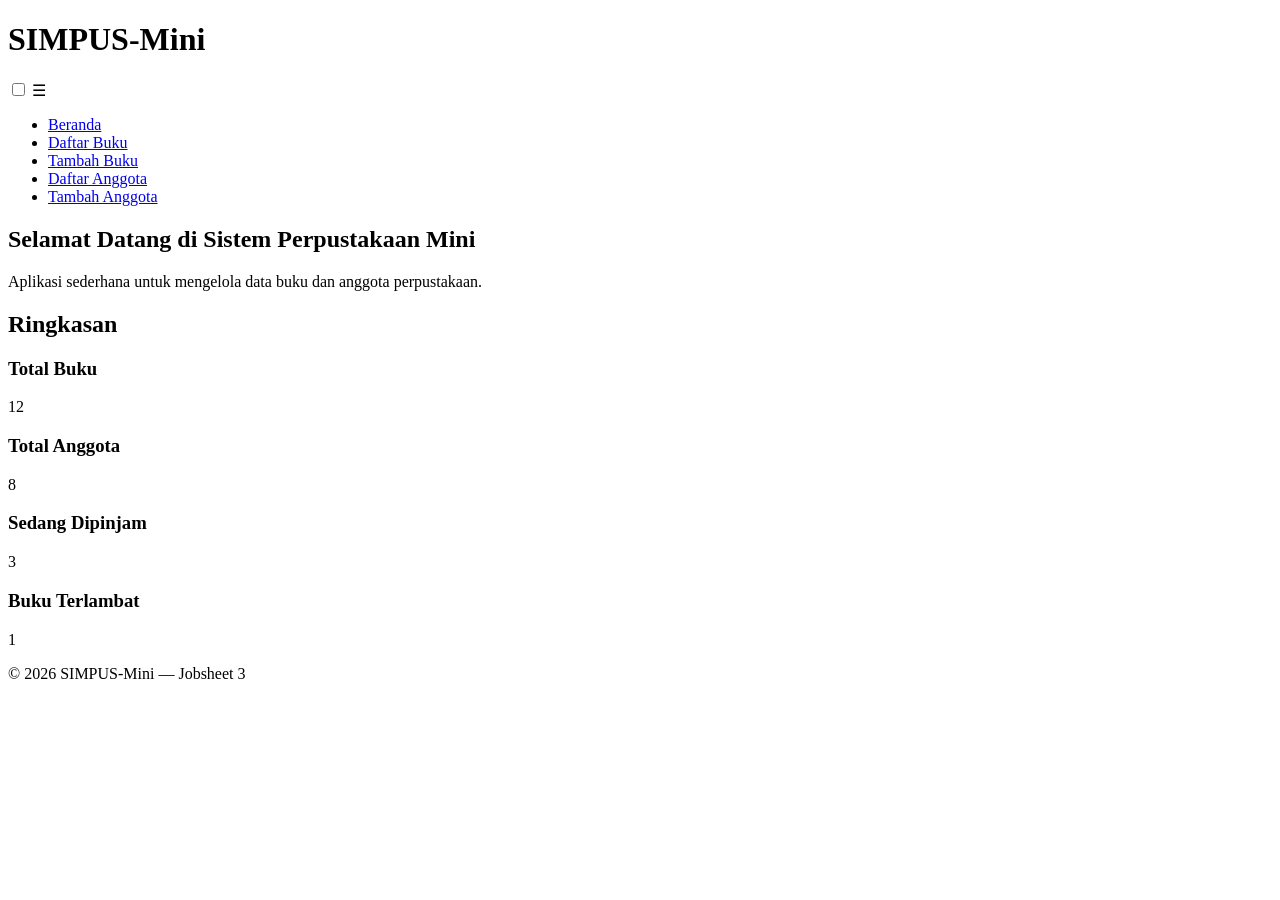
==== index.html @ 80af15e6 "Add files via upload" ====
<!DOCTYPE html>
<html lang="id">
<head>
    <meta charset="UTF-8">
    <meta name="viewport" content="width=device-width, initial-scale=1">
    <title>SIMPUS-Mini | Beranda</title>
    <link rel="stylesheet" href="assets/style.css">
</head>
<body>
    <header>
        <h1>SIMPUS-Mini</h1>
        <input type="checkbox" id="nav-toggle" class="nav-toggle">
        <label for="nav-toggle" class="nav-toggle-label">&#9776;</label>
        <nav>
            <ul>
                <li><a href="index.html">Beranda</a></li>
                <li><a href="buku/list.html">Daftar Buku</a></li>
                <li><a href="buku/tambah.html">Tambah Buku</a></li>
                <li><a href="anggota/list.html">Daftar Anggota</a></li>
                <li><a href="anggota/tambah.html">Tambah Anggota</a></li>
            </ul>
        </nav>
    </header>

    <main>
        <section>
            <h2>Selamat Datang di Sistem Perpustakaan Mini</h2>
            <p>Aplikasi sederhana untuk mengelola data buku dan anggota perpustakaan.</p>
        </section>

        <section>  
        <h2>Ringkasan</h2>
                <article>
                    <h3>Total Buku</h3>
                    <p>12</p>
                </article>
                <article>
                    <h3>Total Anggota</h3>
                    <p>8</p>
                </article>
                <article>
                    <h3>Sedang Dipinjam</h3>
                    <p>3</p>
                </article>
                <article>
                    <h3>Buku Terlambat</h3>
                    <p>1</p>
                </article>
        </section>

    </main>

    <footer>
        <p>&copy; 2026 SIMPUS-Mini &mdash; Jobsheet 3</p>
    </footer>
</body>
</html>
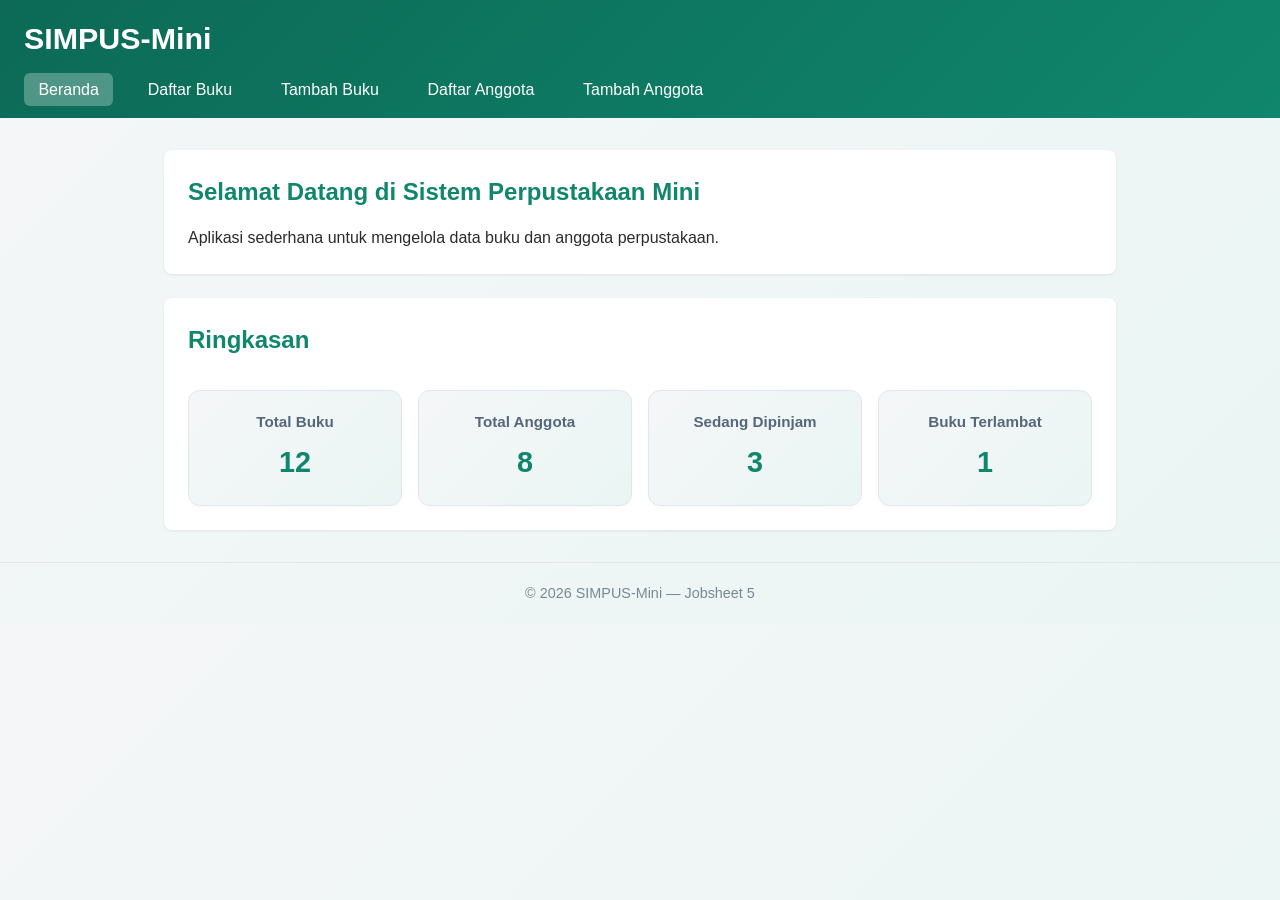
==== commit 0f5221bc: "Vercel" ====
--- a/index.html
+++ b/index.html
@@ -1,57 +1,56 @@
-<!DOCTYPE html>
-<html lang="id">
-<head>
-    <meta charset="UTF-8">
-    <meta name="viewport" content="width=device-width, initial-scale=1">
-    <title>SIMPUS-Mini | Beranda</title>
-    <link rel="stylesheet" href="assets/style.css">
-</head>
-<body>
-    <header>
-        <h1>SIMPUS-Mini</h1>
-        <input type="checkbox" id="nav-toggle" class="nav-toggle">
-        <label for="nav-toggle" class="nav-toggle-label">&#9776;</label>
-        <nav>
-            <ul>
-                <li><a href="index.html">Beranda</a></li>
-                <li><a href="buku/list.html">Daftar Buku</a></li>
-                <li><a href="buku/tambah.html">Tambah Buku</a></li>
-                <li><a href="anggota/list.html">Daftar Anggota</a></li>
-                <li><a href="anggota/tambah.html">Tambah Anggota</a></li>
-            </ul>
-        </nav>
-    </header>
-
-    <main>
-        <section>
-            <h2>Selamat Datang di Sistem Perpustakaan Mini</h2>
-            <p>Aplikasi sederhana untuk mengelola data buku dan anggota perpustakaan.</p>
-        </section>
-
-        <section>  
-        <h2>Ringkasan</h2>
-                <article>
-                    <h3>Total Buku</h3>
-                    <p>12</p>
-                </article>
-                <article>
-                    <h3>Total Anggota</h3>
-                    <p>8</p>
-                </article>
-                <article>
-                    <h3>Sedang Dipinjam</h3>
-                    <p>3</p>
-                </article>
-                <article>
-                    <h3>Buku Terlambat</h3>
-                    <p>1</p>
-                </article>
-        </section>
-
-    </main>
-
-    <footer>
-        <p>&copy; 2026 SIMPUS-Mini &mdash; Jobsheet 3</p>
-    </footer>
-</body>
-</html>+<!DOCTYPE html>
+<html lang="id">
+<head>
+    <meta charset="UTF-8">
+    <meta name="viewport" content="width=device-width, initial-scale=1">
+    <title>SIMPUS-Mini | Beranda</title>
+    <link rel="stylesheet" href="assets/css/style.css">
+</head>
+<body>
+    <header>
+        <h1>SIMPUS-Mini</h1>
+        <button type="button" id="nav-toggle-btn" class="nav-toggle-label" aria-label="Menu">&#9776;</button>
+        <nav>
+            <ul>
+                <li><a href="index.html" class="aktif">Beranda</a></li>
+                <li><a href="buku/list.html">Daftar Buku</a></li>
+                <li><a href="buku/tambah.html">Tambah Buku</a></li>
+                <li><a href="anggota/list.html">Daftar Anggota</a></li>
+                <li><a href="anggota/tambah.html">Tambah Anggota</a></li>
+            </ul>
+        </nav>
+    </header>
+
+    <main>
+        <section>
+            <h2>Selamat Datang di Sistem Perpustakaan Mini</h2>
+            <p>Aplikasi sederhana untuk mengelola data buku dan anggota perpustakaan.</p>
+        </section>
+
+        <section>
+            <h2>Ringkasan</h2>
+            <article>
+                <h3>Total Buku</h3>
+                <p>12</p>
+            </article>
+            <article>
+                <h3>Total Anggota</h3>
+                <p>8</p>
+            </article>
+            <article>
+                <h3>Sedang Dipinjam</h3>
+                <p>3</p>
+            </article>
+            <article>
+                <h3>Buku Terlambat</h3>
+                <p>1</p>
+            </article>
+        </section>
+    </main>
+
+    <footer>
+        <p>&copy; 2026 SIMPUS-Mini &mdash; Jobsheet 5</p>
+    </footer>
+    <script src="assets/js/app.js"></script>
+</body>
+</html>
--- a/assets/css/style.css
+++ b/assets/css/style.css
@@ -0,0 +1,342 @@
+
+* {
+    box-sizing: border-box;
+    margin: 0;
+    padding: 0;
+}
+
+body {
+    font-family: "Poppins", Arial, sans-serif;
+    color: #2b2b2b;
+    background: linear-gradient(135deg,#f5f6f8, #eaf6f3);
+    line-height: 1.5;
+}
+
+a {
+    color: #10866d;
+    text-decoration: none;
+}
+
+a:hover {
+    text-decoration: underline;
+}
+
+/* ===== Header & Navbar ===== */
+header {
+    background: linear-gradient(135deg,#0c6a56, #10866d);
+    color: #fff;
+    padding: 1rem 1.5rem;
+    display: flex;
+    align-items: center;
+    justify-content: space-between;
+    flex-wrap: wrap;
+    position: relative;
+}
+
+header h1 {
+    font-size: 1.9rem;
+}
+
+header nav {
+    order: 2;
+    width: 100%;
+    margin-top: 1rem;
+    transition: max-height 0.3s ease, opacity 0.25s ease, margin-top 0.3s ease;
+}
+
+header nav ul {
+    list-style: none;
+    display: flex;
+    gap: 1.25rem;
+    flex-wrap: wrap;
+}
+
+header nav a {
+    color: #fff;
+    font-weight: 500;
+    padding: 0.5rem 0.9rem;
+    border-radius: 6px;
+    transition: background-color 0.15s ease;
+}
+
+header nav a:hover {
+    background-color: rgba(255, 255, 255, 0.18);
+    text-decoration: none;
+}
+
+header nav a.aktif {
+    background-color: rgba(255, 255, 255, 0.28);
+}
+
+/* ===== Main Layout ===== */
+main {
+    max-width: 1000px;
+    margin: 2rem auto;
+    padding: 0 1.5rem;
+}
+
+section {
+    background-color: #fff;
+    border-radius: 8px;
+    padding: 1.5rem;
+    margin-bottom: 1.5rem;
+    box-shadow: 0 1px 3px rgba(0, 0, 0, 0.08);
+}
+
+section h2 {
+    margin-bottom: 1rem;
+    color: #10866d;
+}
+
+/* ===== Kartu Statistik (CSS Grid) ===== */
+main section:nth-of-type(2) {
+    display: grid;
+    grid-template-columns: repeat(4, 1fr);
+    gap: 1rem;
+}
+
+main section:nth-of-type(2) h2 {
+    grid-column: 1 / -1;
+}
+
+main section:nth-of-type(2) article {
+    background: linear-gradient(135deg, var(--warna-kartu, #f5f6f8), var(--warna-kartu, #eaf6f3));
+    border-radius: 12px;
+    padding: 1.25rem;
+    text-align: center;
+    border: 1px solid var(--warna-batas, #e2e6ea);
+    box-shadow: 0 4px 6px -1px rgba(0, 0, 0, 0.02);
+}
+
+main section:nth-of-type(2) article:hover {
+    background: linear-gradient(135deg, var(--warna-kartu-hover, #eaf6f3), var(--warna-kartu-hover, #eaf6f3));
+    transform: translateY(-4px);
+    box-shadow: 0 10px 20px -5px rgba(5, 150, 105, 0.15);
+    border-color: var(--warna-batas-hover, #10866d);
+}
+
+main section:nth-of-type(2) article h3 {
+    font-size: 0.95rem;
+    color: #55677a;
+    margin-bottom: 0.5rem;
+}
+
+main section:nth-of-type(2) article p {
+    font-size: 1.8rem;
+    font-weight: 700;
+    color: #10866d;
+}
+
+/* ===== Tabel ===== */
+table {
+    width: 100%;
+    border-collapse: collapse;
+}
+
+th, td {
+    text-align: left;
+    padding: 0.65rem 0.75rem;
+    border-bottom: 1px solid #e2e6ea;
+}
+
+thead {
+    background-color: #10866d;
+    color: #fff;
+}
+
+tbody tr:nth-child(even) {
+    background-color: #f7f9fb;
+}
+
+tbody tr:hover {
+    background-color: #eef4fa;
+}
+
+td button {
+    padding: 0.35rem 0.7rem;
+    margin-right: 0.35rem;
+    border: none;
+    border-radius: 4px;
+    cursor: pointer;
+    font-size: 0.85rem;
+}
+
+td button:first-of-type {
+    background-color: #f0ad4e;
+    color: #fff;
+}
+
+td button:last-of-type,
+.btn-hapus {
+    background-color: #d9534f;
+    color: #fff;
+}
+
+/* ===== Form ===== */
+form p {
+    margin-bottom: 1rem;
+}
+
+form label {
+    display: block;
+    margin-bottom: 0.35rem;
+    font-weight: 600;
+    color: #444;
+}
+
+form input,
+form select {
+    width: 100%;
+    max-width: 400px;
+    padding: 0.55rem 0.7rem;
+    border: 1px solid #cdd4da;
+    border-radius: 4px;
+    font-size: 1rem;
+}
+
+form input:focus,
+form select:focus {
+    outline: none;
+    border-color: #10866d;
+    box-shadow: 0 0 0 3px rgba(16, 134, 109, 0.15);
+}
+
+form button[type="submit"] {
+    background-color: #10866d;
+    color: #fff;
+    border: none;
+    padding: 0.6rem 1.5rem;
+    border-radius: 4px;
+    font-size: 1rem;
+    cursor: pointer;
+}
+
+form button[type="submit"]:hover {
+    background-color: #0c6a56;
+}
+
+/* ===== Pesan Error Validasi (fitur JS Jobsheet 5) ===== */
+.error {
+    display: block;
+    color: #d9534f;
+    font-size: 0.85rem;
+    margin-top: 0.25rem;
+}
+
+/* ===== Kolom Pencarian (fitur JS Jobsheet 5) ===== */
+.search-box {
+    margin-bottom: 1rem;
+}
+
+.search-box label {
+    display: block;
+    margin-bottom: 0.35rem;
+    font-weight: 600;
+    color: #444;
+}
+
+.search-box input {
+    width: 100%;
+    max-width: 320px;
+    padding: 0.5rem 0.75rem;
+    border: 1px solid #cdd4da;
+    border-radius: 4px;
+    font-size: 1rem;
+}
+
+.search-box input:focus {
+    outline: none;
+    border-color: #10866d;
+    box-shadow: 0 0 0 3px rgba(16, 134, 109, 0.15);
+}
+
+/* ===== Counter "Menampilkan X dari Y" ===== */
+.filter-counter {
+    color: #7a8794;
+    font-size: 0.85rem;
+    margin-bottom: 0.75rem;
+}
+
+/* ===== Footer ===== */
+footer {
+    border-top: 1px solid #e2e6ea;
+    text-align: center;
+    padding: 1.25rem;
+    color: #7a8794;
+    font-size: 0.9rem;
+}
+
+/* ===== Tabel Responsif ===== */
+.table-responsive {
+    overflow-x: auto;
+}
+
+/* ===== Hamburger Menu (JS-driven, tombol bukan checkbox) ===== */
+.nav-toggle-label {
+    display: none;
+    font-size: 1.6rem;
+    color: #fff;
+    background: none;
+    border: none;
+    cursor: pointer;
+}
+
+/* ===== Responsive Breakpoints ===== */
+
+@media (min-width: 1400px) {
+    main {
+        max-width: 1200px;
+    }
+}
+
+@media (max-width: 900px) {
+    main section:nth-of-type(2) {
+        grid-template-columns: repeat(2, 1fr);
+    }
+}
+
+@media (min-width: 901px) and (max-width: 1100px) {
+    main section:nth-of-type(2) {
+        grid-template-columns: repeat(3, 1fr);
+    }
+}
+
+@media (max-width: 480px) {
+    .nav-toggle-label {
+        display: block;
+    }
+
+    header nav {
+        width: 100%;
+        order: 3;
+        margin-top: 0;
+        max-height: 0;
+        opacity: 0;
+        overflow: hidden;
+        transition: max-height 0.3s ease, opacity 0.25s ease, margin-top 0.3s ease;
+    }
+
+    header nav.nav-open {
+        margin-top: 1rem;
+        max-height: 320px;
+        opacity: 1;
+    }
+
+    header nav ul {
+        flex-direction: column;
+        gap: 0.75rem;
+    }
+
+    main section:nth-of-type(2) {
+        grid-template-columns: 1fr;
+    }
+
+    form input,
+    form select {
+        max-width: 100%;
+    }
+
+    .search-box input {
+        max-width: 100%;
+    }
+}
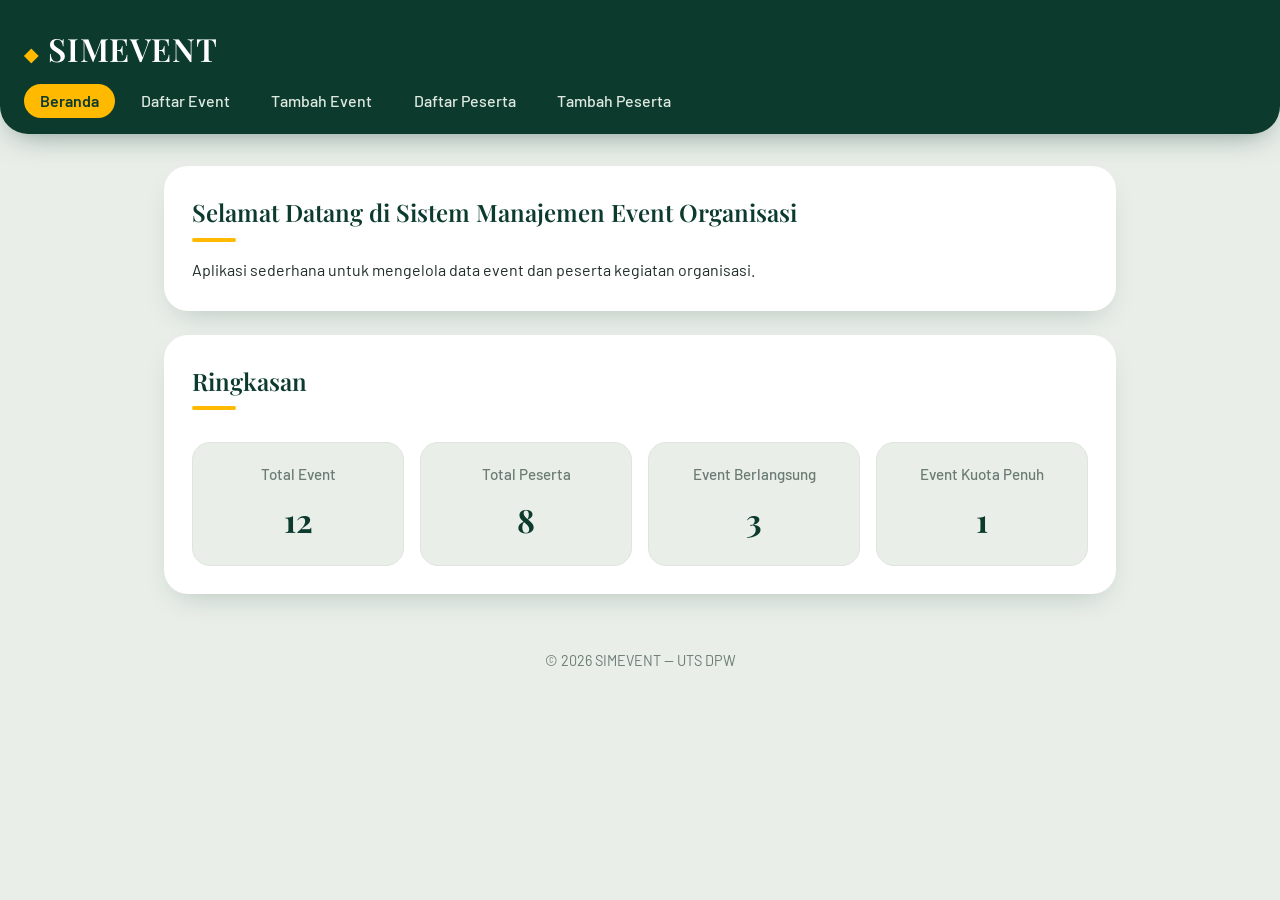
==== commit d3d3f4f8: "vercel" ====
--- a/index.html
+++ b/index.html
@@ -3,53 +3,53 @@
 <head>
     <meta charset="UTF-8">
     <meta name="viewport" content="width=device-width, initial-scale=1">
-    <title>SIMPUS-Mini | Beranda</title>
+    <title>SIMEVENT | Beranda</title>
     <link rel="stylesheet" href="assets/css/style.css">
 </head>
 <body>
     <header>
-        <h1>SIMPUS-Mini</h1>
+        <h1>SIMEVENT</h1>
         <button type="button" id="nav-toggle-btn" class="nav-toggle-label" aria-label="Menu">&#9776;</button>
         <nav>
             <ul>
                 <li><a href="index.html" class="aktif">Beranda</a></li>
-                <li><a href="buku/list.html">Daftar Buku</a></li>
-                <li><a href="buku/tambah.html">Tambah Buku</a></li>
-                <li><a href="anggota/list.html">Daftar Anggota</a></li>
-                <li><a href="anggota/tambah.html">Tambah Anggota</a></li>
+                <li><a href="event/list.html">Daftar Event</a></li>
+                <li><a href="event/tambah.html">Tambah Event</a></li>
+                <li><a href="peserta/list.html">Daftar Peserta</a></li>
+                <li><a href="peserta/tambah.html">Tambah Peserta</a></li>
             </ul>
         </nav>
     </header>
 
     <main>
         <section>
-            <h2>Selamat Datang di Sistem Perpustakaan Mini</h2>
-            <p>Aplikasi sederhana untuk mengelola data buku dan anggota perpustakaan.</p>
+            <h2>Selamat Datang di Sistem Manajemen Event Organisasi</h2>
+            <p>Aplikasi sederhana untuk mengelola data event dan peserta kegiatan organisasi.</p>
         </section>
 
         <section>
             <h2>Ringkasan</h2>
             <article>
-                <h3>Total Buku</h3>
+                <h3>Total Event</h3>
                 <p>12</p>
             </article>
             <article>
-                <h3>Total Anggota</h3>
+                <h3>Total Peserta</h3>
                 <p>8</p>
             </article>
             <article>
-                <h3>Sedang Dipinjam</h3>
+                <h3>Event Berlangsung</h3>
                 <p>3</p>
             </article>
             <article>
-                <h3>Buku Terlambat</h3>
+                <h3>Event Kuota Penuh</h3>
                 <p>1</p>
             </article>
         </section>
     </main>
 
     <footer>
-        <p>&copy; 2026 SIMPUS-Mini &mdash; Jobsheet 5</p>
+        <p>&copy; 2026 SIMEVENT &mdash; UTS DPW</p>
     </footer>
     <script src="assets/js/app.js"></script>
 </body>
--- a/assets/css/style.css
+++ b/assets/css/style.css
@@ -1,3 +1,18 @@
+@import url("https://fonts.googleapis.com/css2?family=Barlow:wght@400;500;600;700&family=Playfair+Display:wght@500;600;700&display=swap");
+
+/* ===== Palet warna (Colour Palette 07) ===== */
+:root {
+    --hijau-sage: #6D9773;   /* tombol, aksen lembut */
+    --hijau-tua: #0C3B2E;    /* header, judul, tabel head */
+    --coklat-emas: #BB8A52;  /* aksen hangat, tombol edit */
+    --kuning: #FFBA00;       /* sorotan, aktif, angka */
+    --latar: #E9EEE8;        /* latar halaman (turunan sage sangat muda) */
+    --putih: #ffffff;
+    --teks: #1f2d27;
+    --teks-redup: #6b7c73;
+    --garis: #dde5dc;
+    --bahaya: #b5483d;
+}
 
 * {
     box-sizing: border-box;
@@ -6,14 +21,18 @@
 }
 
 body {
-    font-family: "Poppins", Arial, sans-serif;
-    color: #2b2b2b;
-    background: linear-gradient(135deg,#f5f6f8, #eaf6f3);
-    line-height: 1.5;
+    font-family: "Barlow", Arial, sans-serif;
+    color: var(--teks);
+    background: var(--latar);
+    line-height: 1.55;
+}
+
+h1, h2, h3 {
+    font-family: "Playfair Display", Georgia, serif;
 }
 
 a {
-    color: #10866d;
+    color: var(--hijau-sage);
     text-decoration: none;
 }
 
@@ -23,18 +42,30 @@
 
 /* ===== Header & Navbar ===== */
 header {
-    background: linear-gradient(135deg,#0c6a56, #10866d);
-    color: #fff;
-    padding: 1rem 1.5rem;
+    background: var(--hijau-tua);
+    color: #fff;
+    padding: 1.5rem 1.5rem 1.25rem;
     display: flex;
     align-items: center;
     justify-content: space-between;
     flex-wrap: wrap;
     position: relative;
+    border-radius: 0 0 28px 28px;
+    box-shadow: 0 10px 30px -12px rgba(12, 59, 46, 0.55);
 }
 
 header h1 {
-    font-size: 1.9rem;
+    font-size: 2rem;
+    font-weight: 600;
+    letter-spacing: 0.02em;
+}
+
+header h1::before {
+    content: "\25C6";
+    color: var(--kuning);
+    font-size: 1.1rem;
+    margin-right: 0.6rem;
+    vertical-align: middle;
 }
 
 header nav {
@@ -47,25 +78,28 @@
 header nav ul {
     list-style: none;
     display: flex;
-    gap: 1.25rem;
+    gap: 0.6rem;
     flex-wrap: wrap;
 }
 
 header nav a {
-    color: #fff;
+    color: #dfe9e1;
     font-weight: 500;
-    padding: 0.5rem 0.9rem;
-    border-radius: 6px;
-    transition: background-color 0.15s ease;
+    padding: 0.45rem 1rem;
+    border-radius: 999px;
+    transition: background-color 0.15s ease, color 0.15s ease;
 }
 
 header nav a:hover {
-    background-color: rgba(255, 255, 255, 0.18);
+    background-color: rgba(109, 151, 115, 0.35);
+    color: #fff;
     text-decoration: none;
 }
 
 header nav a.aktif {
-    background-color: rgba(255, 255, 255, 0.28);
+    background-color: var(--kuning);
+    color: var(--hijau-tua);
+    font-weight: 600;
 }
 
 /* ===== Main Layout ===== */
@@ -76,16 +110,27 @@
 }
 
 section {
-    background-color: #fff;
-    border-radius: 8px;
-    padding: 1.5rem;
+    background-color: var(--putih);
+    border-radius: 24px;
+    padding: 1.75rem;
     margin-bottom: 1.5rem;
-    box-shadow: 0 1px 3px rgba(0, 0, 0, 0.08);
+    box-shadow: 0 12px 30px -14px rgba(12, 59, 46, 0.28);
 }
 
 section h2 {
     margin-bottom: 1rem;
-    color: #10866d;
+    color: var(--hijau-tua);
+    font-weight: 600;
+}
+
+section h2::after {
+    content: "";
+    display: block;
+    width: 44px;
+    height: 4px;
+    margin-top: 0.4rem;
+    border-radius: 4px;
+    background: var(--kuning);
 }
 
 /* ===== Kartu Statistik (CSS Grid) ===== */
@@ -100,31 +145,44 @@
 }
 
 main section:nth-of-type(2) article {
-    background: linear-gradient(135deg, var(--warna-kartu, #f5f6f8), var(--warna-kartu, #eaf6f3));
-    border-radius: 12px;
+    background: var(--latar);
+    border-radius: 18px;
     padding: 1.25rem;
     text-align: center;
-    border: 1px solid var(--warna-batas, #e2e6ea);
-    box-shadow: 0 4px 6px -1px rgba(0, 0, 0, 0.02);
+    border: 1px solid var(--garis);
+    transition: transform 0.2s ease, box-shadow 0.2s ease, background-color 0.2s ease;
 }
 
 main section:nth-of-type(2) article:hover {
-    background: linear-gradient(135deg, var(--warna-kartu-hover, #eaf6f3), var(--warna-kartu-hover, #eaf6f3));
+    background: var(--hijau-tua);
     transform: translateY(-4px);
-    box-shadow: 0 10px 20px -5px rgba(5, 150, 105, 0.15);
-    border-color: var(--warna-batas-hover, #10866d);
+    box-shadow: 0 14px 24px -10px rgba(12, 59, 46, 0.5);
+    border-color: var(--hijau-tua);
 }
 
 main section:nth-of-type(2) article h3 {
+    font-family: "Barlow", Arial, sans-serif;
     font-size: 0.95rem;
-    color: #55677a;
+    font-weight: 500;
+    color: var(--teks-redup);
     margin-bottom: 0.5rem;
+    transition: color 0.2s ease;
 }
 
 main section:nth-of-type(2) article p {
-    font-size: 1.8rem;
+    font-family: "Playfair Display", Georgia, serif;
+    font-size: 2rem;
     font-weight: 700;
-    color: #10866d;
+    color: var(--hijau-tua);
+    transition: color 0.2s ease;
+}
+
+main section:nth-of-type(2) article:hover h3 {
+    color: #cfe0d2;
+}
+
+main section:nth-of-type(2) article:hover p {
+    color: var(--kuning);
 }
 
 /* ===== Tabel ===== */
@@ -135,95 +193,126 @@
 
 th, td {
     text-align: left;
-    padding: 0.65rem 0.75rem;
-    border-bottom: 1px solid #e2e6ea;
+    padding: 0.75rem 0.85rem;
+    border-bottom: 1px solid var(--garis);
 }
 
 thead {
-    background-color: #10866d;
-    color: #fff;
+    background-color: var(--hijau-tua);
+    color: #fff;
+}
+
+thead th {
+    font-weight: 600;
+    letter-spacing: 0.04em;
+    font-size: 0.9rem;
+}
+
+thead th:first-child {
+    border-top-left-radius: 14px;
+}
+
+thead th:last-child {
+    border-top-right-radius: 14px;
 }
 
 tbody tr:nth-child(even) {
-    background-color: #f7f9fb;
+    background-color: #f4f7f3;
 }
 
 tbody tr:hover {
-    background-color: #eef4fa;
+    background-color: #e6efe5;
 }
 
 td button {
-    padding: 0.35rem 0.7rem;
+    padding: 0.35rem 0.9rem;
     margin-right: 0.35rem;
     border: none;
-    border-radius: 4px;
+    border-radius: 999px;
     cursor: pointer;
+    font-family: inherit;
     font-size: 0.85rem;
+    font-weight: 500;
+    transition: filter 0.15s ease;
+}
+
+td button:hover {
+    filter: brightness(1.08);
 }
 
 td button:first-of-type {
-    background-color: #f0ad4e;
+    background-color: var(--coklat-emas);
     color: #fff;
 }
 
 td button:last-of-type,
 .btn-hapus {
-    background-color: #d9534f;
+    background-color: var(--bahaya);
     color: #fff;
 }
 
 /* ===== Form ===== */
 form p {
-    margin-bottom: 1rem;
+    margin-bottom: 1.1rem;
 }
 
 form label {
     display: block;
     margin-bottom: 0.35rem;
     font-weight: 600;
-    color: #444;
+    color: var(--hijau-tua);
 }
 
 form input,
 form select {
     width: 100%;
     max-width: 400px;
-    padding: 0.55rem 0.7rem;
-    border: 1px solid #cdd4da;
-    border-radius: 4px;
+    padding: 0.7rem 0.9rem;
+    border: 1px solid transparent;
+    border-radius: 14px;
+    background: #f1f4f0;
+    font-family: inherit;
     font-size: 1rem;
+    color: var(--teks);
 }
 
 form input:focus,
 form select:focus {
     outline: none;
-    border-color: #10866d;
-    box-shadow: 0 0 0 3px rgba(16, 134, 109, 0.15);
+    background: #fff;
+    border-color: var(--hijau-sage);
+    box-shadow: 0 0 0 3px rgba(109, 151, 115, 0.25);
 }
 
 form button[type="submit"] {
-    background-color: #10866d;
+    background-color: var(--hijau-sage);
     color: #fff;
     border: none;
-    padding: 0.6rem 1.5rem;
-    border-radius: 4px;
-    font-size: 1rem;
+    padding: 0.8rem 2.5rem;
+    border-radius: 999px;
+    font-family: inherit;
+    font-size: 0.95rem;
+    font-weight: 600;
+    letter-spacing: 0.2em;
+    text-transform: uppercase;
     cursor: pointer;
+    transition: background-color 0.15s ease, transform 0.15s ease;
 }
 
 form button[type="submit"]:hover {
-    background-color: #0c6a56;
-}
-
-/* ===== Pesan Error Validasi (fitur JS Jobsheet 5) ===== */
+    background-color: var(--hijau-tua);
+    transform: translateY(-1px);
+}
+
+/* ===== Pesan Error Validasi ===== */
 .error {
     display: block;
-    color: #d9534f;
+    color: var(--bahaya);
     font-size: 0.85rem;
     margin-top: 0.25rem;
 }
 
-/* ===== Kolom Pencarian (fitur JS Jobsheet 5) ===== */
+/* ===== Kolom Pencarian ===== */
 .search-box {
     margin-bottom: 1rem;
 }
@@ -232,37 +321,46 @@
     display: block;
     margin-bottom: 0.35rem;
     font-weight: 600;
-    color: #444;
+    color: var(--hijau-tua);
 }
 
 .search-box input {
     width: 100%;
     max-width: 320px;
-    padding: 0.5rem 0.75rem;
-    border: 1px solid #cdd4da;
-    border-radius: 4px;
+    padding: 0.65rem 0.9rem;
+    border: 1px solid transparent;
+    border-radius: 14px;
+    background: #f1f4f0;
+    font-family: inherit;
     font-size: 1rem;
 }
 
 .search-box input:focus {
     outline: none;
-    border-color: #10866d;
-    box-shadow: 0 0 0 3px rgba(16, 134, 109, 0.15);
+    background: #fff;
+    border-color: var(--hijau-sage);
+    box-shadow: 0 0 0 3px rgba(109, 151, 115, 0.25);
+}
+
+/* ===== Loading ===== */
+#loading-indicator {
+    color: var(--coklat-emas);
+    font-weight: 500;
+    margin-bottom: 0.75rem;
 }
 
 /* ===== Counter "Menampilkan X dari Y" ===== */
 .filter-counter {
-    color: #7a8794;
+    color: var(--teks-redup);
     font-size: 0.85rem;
     margin-bottom: 0.75rem;
 }
 
 /* ===== Footer ===== */
 footer {
-    border-top: 1px solid #e2e6ea;
     text-align: center;
-    padding: 1.25rem;
-    color: #7a8794;
+    padding: 1.5rem;
+    color: var(--teks-redup);
     font-size: 0.9rem;
 }
 
@@ -271,11 +369,11 @@
     overflow-x: auto;
 }
 
-/* ===== Hamburger Menu (JS-driven, tombol bukan checkbox) ===== */
+/* ===== Hamburger Menu (JS-driven) ===== */
 .nav-toggle-label {
     display: none;
     font-size: 1.6rem;
-    color: #fff;
+    color: var(--kuning);
     background: none;
     border: none;
     cursor: pointer;
@@ -292,12 +390,6 @@
 @media (max-width: 900px) {
     main section:nth-of-type(2) {
         grid-template-columns: repeat(2, 1fr);
-    }
-}
-
-@media (min-width: 901px) and (max-width: 1100px) {
-    main section:nth-of-type(2) {
-        grid-template-columns: repeat(3, 1fr);
     }
 }
 
@@ -313,7 +405,6 @@
         max-height: 0;
         opacity: 0;
         overflow: hidden;
-        transition: max-height 0.3s ease, opacity 0.25s ease, margin-top 0.3s ease;
     }
 
     header nav.nav-open {
@@ -324,7 +415,7 @@
 
     header nav ul {
         flex-direction: column;
-        gap: 0.75rem;
+        gap: 0.5rem;
     }
 
     main section:nth-of-type(2) {
@@ -339,4 +430,4 @@
     .search-box input {
         max-width: 100%;
     }
-}+}
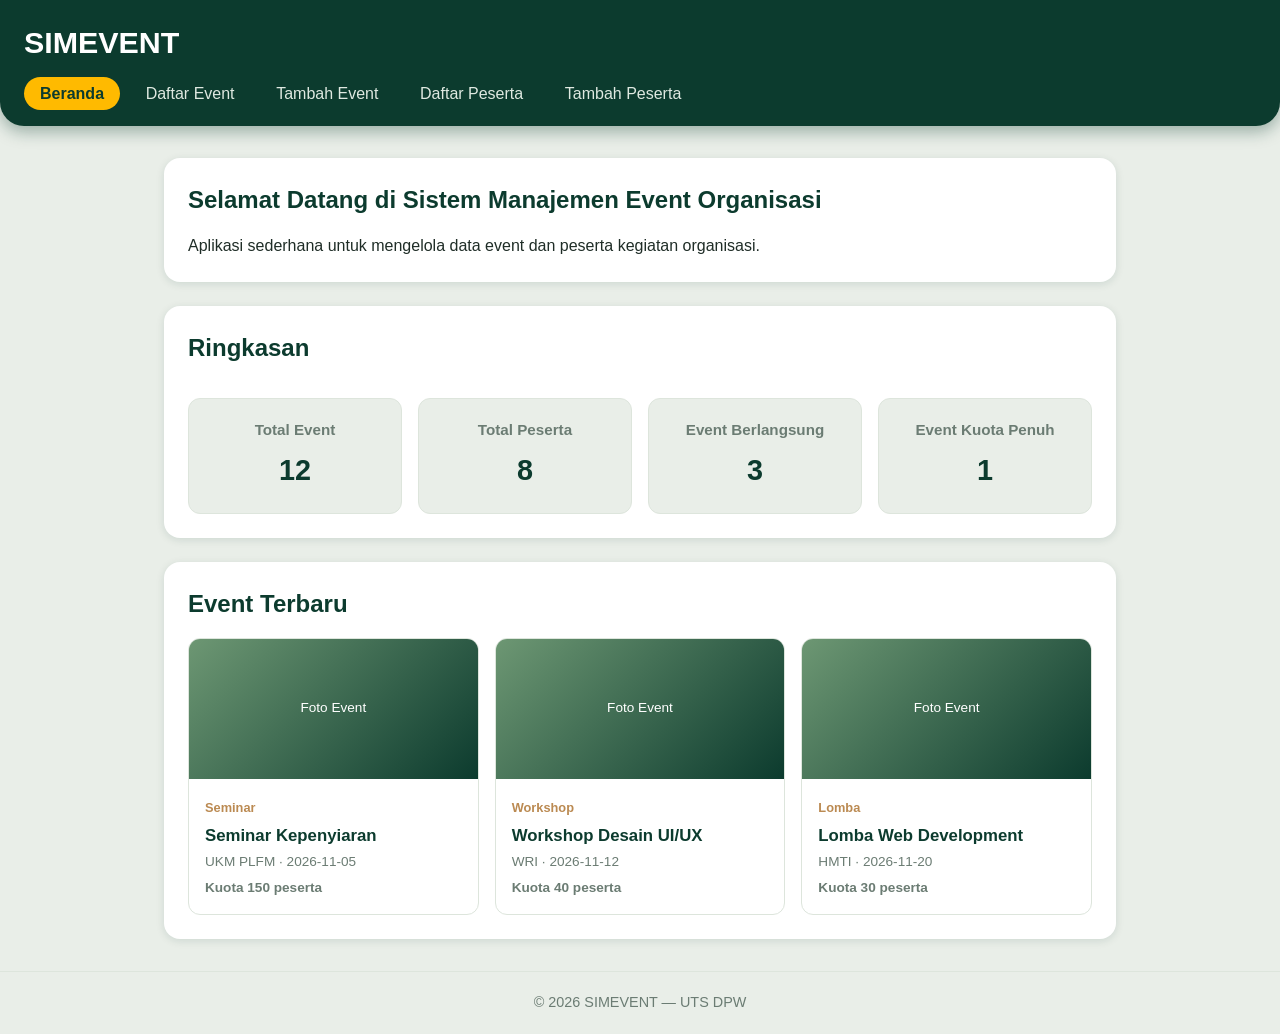
==== commit e429356a: "change" ====
--- a/index.html
+++ b/index.html
@@ -46,6 +46,39 @@
                 <p>1</p>
             </article>
         </section>
+
+        <section>
+            <h2>Event Terbaru</h2>
+            <div class="event-grid">
+                <article class="event-card">
+                    <div class="event-foto">Foto Event</div>
+                    <div class="event-info">
+                        <span class="event-kategori">Seminar</span>
+                        <h3>Seminar Kepenyiaran</h3>
+                        <p>UKM PLFM &middot; 2026-11-05</p>
+                        <p class="event-kuota">Kuota 150 peserta</p>
+                    </div>
+                </article>
+                <article class="event-card">
+                    <div class="event-foto">Foto Event</div>
+                    <div class="event-info">
+                        <span class="event-kategori">Workshop</span>
+                        <h3>Workshop Desain UI/UX</h3>
+                        <p>WRI &middot; 2026-11-12</p>
+                        <p class="event-kuota">Kuota 40 peserta</p>
+                    </div>
+                </article>
+                <article class="event-card">
+                    <div class="event-foto">Foto Event</div>
+                    <div class="event-info">
+                        <span class="event-kategori">Lomba</span>
+                        <h3>Lomba Web Development</h3>
+                        <p>HMTI &middot; 2026-11-20</p>
+                        <p class="event-kuota">Kuota 30 peserta</p>
+                    </div>
+                </article>
+            </div>
+        </section>
     </main>
 
     <footer>
@@ -53,4 +86,4 @@
     </footer>
     <script src="assets/js/app.js"></script>
 </body>
-</html>
+</html>
--- a/assets/css/style.css
+++ b/assets/css/style.css
@@ -1,19 +1,3 @@
-@import url("https://fonts.googleapis.com/css2?family=Barlow:wght@400;500;600;700&family=Playfair+Display:wght@500;600;700&display=swap");
-
-/* ===== Palet warna (Colour Palette 07) ===== */
-:root {
-    --hijau-sage: #6D9773;   /* tombol, aksen lembut */
-    --hijau-tua: #0C3B2E;    /* header, judul, tabel head */
-    --coklat-emas: #BB8A52;  /* aksen hangat, tombol edit */
-    --kuning: #FFBA00;       /* sorotan, aktif, angka */
-    --latar: #E9EEE8;        /* latar halaman (turunan sage sangat muda) */
-    --putih: #ffffff;
-    --teks: #1f2d27;
-    --teks-redup: #6b7c73;
-    --garis: #dde5dc;
-    --bahaya: #b5483d;
-}
-
 * {
     box-sizing: border-box;
     margin: 0;
@@ -21,51 +5,33 @@
 }
 
 body {
-    font-family: "Barlow", Arial, sans-serif;
-    color: var(--teks);
-    background: var(--latar);
-    line-height: 1.55;
-}
-
-h1, h2, h3 {
-    font-family: "Playfair Display", Georgia, serif;
+    font-family: Poppins, sans-serif;
+    color: #1f2d27;
+    background: #e9eee8;
+    line-height: 1.5;
 }
 
 a {
-    color: var(--hijau-sage);
+    color: #6d9773;
     text-decoration: none;
-}
-
-a:hover {
-    text-decoration: underline;
 }
 
 /* ===== Header & Navbar ===== */
 header {
-    background: var(--hijau-tua);
-    color: #fff;
-    padding: 1.5rem 1.5rem 1.25rem;
+    background: #0c3b2e;
+    color: #fff;
+    padding: 1.25rem 1.5rem;
     display: flex;
     align-items: center;
     justify-content: space-between;
     flex-wrap: wrap;
     position: relative;
-    border-radius: 0 0 28px 28px;
-    box-shadow: 0 10px 30px -12px rgba(12, 59, 46, 0.55);
+    border-radius: 0 0 24px 24px;
+    box-shadow: 0 6px 16px rgba(12, 59, 46, 0.35);
 }
 
 header h1 {
-    font-size: 2rem;
-    font-weight: 600;
-    letter-spacing: 0.02em;
-}
-
-header h1::before {
-    content: "\25C6";
-    color: var(--kuning);
-    font-size: 1.1rem;
-    margin-right: 0.6rem;
-    vertical-align: middle;
+    font-size: 1.9rem;
 }
 
 header nav {
@@ -84,10 +50,10 @@
 
 header nav a {
     color: #dfe9e1;
-    font-weight: 500;
-    padding: 0.45rem 1rem;
-    border-radius: 999px;
-    transition: background-color 0.15s ease, color 0.15s ease;
+    font-weight: 300;
+    padding: 0.5rem 1rem;
+    border-radius: 20px;
+    transition: background-color 0.15s ease;
 }
 
 header nav a:hover {
@@ -97,12 +63,12 @@
 }
 
 header nav a.aktif {
-    background-color: var(--kuning);
-    color: var(--hijau-tua);
-    font-weight: 600;
-}
-
-/* ===== Main Layout ===== */
+    background-color: #ffba00;
+    color: #0c3b2e;
+    font-weight: 700;
+}
+
+/* layout main */
 main {
     max-width: 1000px;
     margin: 2rem auto;
@@ -110,30 +76,18 @@
 }
 
 section {
-    background-color: var(--putih);
-    border-radius: 24px;
-    padding: 1.75rem;
+    background-color: #fff;
+    border-radius: 16px;
+    padding: 1.5rem;
     margin-bottom: 1.5rem;
-    box-shadow: 0 12px 30px -14px rgba(12, 59, 46, 0.28);
+    box-shadow: 0 2px 8px rgba(12, 59, 46, 0.12);
 }
 
 section h2 {
     margin-bottom: 1rem;
-    color: var(--hijau-tua);
-    font-weight: 600;
-}
-
-section h2::after {
-    content: "";
-    display: block;
-    width: 44px;
-    height: 4px;
-    margin-top: 0.4rem;
-    border-radius: 4px;
-    background: var(--kuning);
-}
-
-/* ===== Kartu Statistik (CSS Grid) ===== */
+    color: #0c3b2e;
+}
+
 main section:nth-of-type(2) {
     display: grid;
     grid-template-columns: repeat(4, 1fr);
@@ -145,36 +99,31 @@
 }
 
 main section:nth-of-type(2) article {
-    background: var(--latar);
-    border-radius: 18px;
+    background: #e9eee8;
+    border-radius: 12px;
     padding: 1.25rem;
     text-align: center;
-    border: 1px solid var(--garis);
+    border: 1px solid #dde5dc;
     transition: transform 0.2s ease, box-shadow 0.2s ease, background-color 0.2s ease;
 }
 
 main section:nth-of-type(2) article:hover {
-    background: var(--hijau-tua);
-    transform: translateY(-4px);
-    box-shadow: 0 14px 24px -10px rgba(12, 59, 46, 0.5);
-    border-color: var(--hijau-tua);
+    background: #0c3b2e;
+    transform: translateY(-4px) scale(1.01);
+    box-shadow: 0 10px 20px rgba(12, 59, 46, 0.3);
+    border-color: #0c3b2e;
 }
 
 main section:nth-of-type(2) article h3 {
-    font-family: "Barlow", Arial, sans-serif;
     font-size: 0.95rem;
-    font-weight: 500;
-    color: var(--teks-redup);
+    color: #6b7c73;
     margin-bottom: 0.5rem;
-    transition: color 0.2s ease;
 }
 
 main section:nth-of-type(2) article p {
-    font-family: "Playfair Display", Georgia, serif;
-    font-size: 2rem;
+    font-size: 1.8rem;
     font-weight: 700;
-    color: var(--hijau-tua);
-    transition: color 0.2s ease;
+    color: #0c3b2e;
 }
 
 main section:nth-of-type(2) article:hover h3 {
@@ -182,38 +131,26 @@
 }
 
 main section:nth-of-type(2) article:hover p {
-    color: var(--kuning);
+    color: #ffba00;
 }
 
 /* ===== Tabel ===== */
 table {
     width: 100%;
     border-collapse: collapse;
-}
+    border-spacing: ;
+}
+
 
 th, td {
     text-align: left;
-    padding: 0.75rem 0.85rem;
-    border-bottom: 1px solid var(--garis);
+    padding: 0.65rem 0.75rem;
+    border-bottom: 1px solid #dde5dc;
 }
 
 thead {
-    background-color: var(--hijau-tua);
-    color: #fff;
-}
-
-thead th {
-    font-weight: 600;
-    letter-spacing: 0.04em;
-    font-size: 0.9rem;
-}
-
-thead th:first-child {
-    border-top-left-radius: 14px;
-}
-
-thead th:last-child {
-    border-top-right-radius: 14px;
+    background-color: #0c3b2e;
+    color: #fff;
 }
 
 tbody tr:nth-child(even) {
@@ -225,94 +162,79 @@
 }
 
 td button {
-    padding: 0.35rem 0.9rem;
+    padding: 0.35rem 0.8rem;
     margin-right: 0.35rem;
+    margin-bottom: 0.25rem;
     border: none;
-    border-radius: 999px;
+    border-radius: 20px;
     cursor: pointer;
-    font-family: inherit;
     font-size: 0.85rem;
-    font-weight: 500;
-    transition: filter 0.15s ease;
-}
-
-td button:hover {
-    filter: brightness(1.08);
+    
 }
 
 td button:first-of-type {
-    background-color: var(--coklat-emas);
+    background-color: #bb8a52;
     color: #fff;
 }
 
 td button:last-of-type,
 .btn-hapus {
-    background-color: var(--bahaya);
-    color: #fff;
-}
-
-/* ===== Form ===== */
+    background-color: #b5483d;
+    color: #fff;
+}
+
+/* tambah.html */
 form p {
-    margin-bottom: 1.1rem;
+    margin-bottom: 1rem;
 }
 
 form label {
     display: block;
     margin-bottom: 0.35rem;
     font-weight: 600;
-    color: var(--hijau-tua);
+    color: #0c3b2e;
 }
 
 form input,
 form select {
     width: 100%;
     max-width: 400px;
-    padding: 0.7rem 0.9rem;
-    border: 1px solid transparent;
-    border-radius: 14px;
-    background: #f1f4f0;
-    font-family: inherit;
+    padding: 0.55rem 0.7rem;
+    border: 1px solid #cdd4da;
+    border-radius: 8px;
     font-size: 1rem;
-    color: var(--teks);
 }
 
 form input:focus,
 form select:focus {
     outline: none;
-    background: #fff;
-    border-color: var(--hijau-sage);
+    border-color: #6d9773;
     box-shadow: 0 0 0 3px rgba(109, 151, 115, 0.25);
 }
 
 form button[type="submit"] {
-    background-color: var(--hijau-sage);
+    background-color: #6d9773;
     color: #fff;
     border: none;
-    padding: 0.8rem 2.5rem;
-    border-radius: 999px;
-    font-family: inherit;
-    font-size: 0.95rem;
-    font-weight: 600;
-    letter-spacing: 0.2em;
-    text-transform: uppercase;
+    padding: 0.6rem 1.8rem;
+    border-radius: 20px;
+    font-size: 1rem;
     cursor: pointer;
-    transition: background-color 0.15s ease, transform 0.15s ease;
 }
 
 form button[type="submit"]:hover {
-    background-color: var(--hijau-tua);
-    transform: translateY(-1px);
-}
-
-/* ===== Pesan Error Validasi ===== */
+    background-color: #0c3b2e;
+}
+
+/* error */
 .error {
     display: block;
-    color: var(--bahaya);
+    color: #b5483d;
     font-size: 0.85rem;
     margin-top: 0.25rem;
 }
 
-/* ===== Kolom Pencarian ===== */
+/* search box */
 .search-box {
     margin-bottom: 1rem;
 }
@@ -321,46 +243,37 @@
     display: block;
     margin-bottom: 0.35rem;
     font-weight: 600;
-    color: var(--hijau-tua);
+    color: #0c3b2e;
 }
 
 .search-box input {
     width: 100%;
     max-width: 320px;
-    padding: 0.65rem 0.9rem;
-    border: 1px solid transparent;
-    border-radius: 14px;
-    background: #f1f4f0;
-    font-family: inherit;
+    padding: 0.5rem 0.75rem;
+    border: 1px solid #cdd4da;
+    border-radius: 8px;
     font-size: 1rem;
 }
 
 .search-box input:focus {
     outline: none;
-    background: #fff;
-    border-color: var(--hijau-sage);
+    border-color: #6d9773;
     box-shadow: 0 0 0 3px rgba(109, 151, 115, 0.25);
-}
-
-/* ===== Loading ===== */
-#loading-indicator {
-    color: var(--coklat-emas);
-    font-weight: 500;
-    margin-bottom: 0.75rem;
 }
 
 /* ===== Counter "Menampilkan X dari Y" ===== */
 .filter-counter {
-    color: var(--teks-redup);
+    color: #6b7c73;
     font-size: 0.85rem;
     margin-bottom: 0.75rem;
 }
 
 /* ===== Footer ===== */
 footer {
+    border-top: 1px solid #dde5dc;
     text-align: center;
-    padding: 1.5rem;
-    color: var(--teks-redup);
+    padding: 1.25rem;
+    color: #6b7c73;
     font-size: 0.9rem;
 }
 
@@ -369,11 +282,11 @@
     overflow-x: auto;
 }
 
-/* ===== Hamburger Menu (JS-driven) ===== */
+/* ===== Hamburger Menu (JS-driven, tombol bukan checkbox) ===== */
 .nav-toggle-label {
     display: none;
     font-size: 1.6rem;
-    color: var(--kuning);
+    color: #ffba00;
     background: none;
     border: none;
     cursor: pointer;
@@ -391,9 +304,80 @@
     main section:nth-of-type(2) {
         grid-template-columns: repeat(2, 1fr);
     }
-}
-
+
+    .event-grid {
+        grid-template-columns: repeat(2, 1fr);
+    }
+}
+
+/* ===== Event Terbaru (kartu + foto) ===== */
+.event-grid {
+    display: grid;
+    grid-template-columns: repeat(3, 1fr);
+    gap: 1rem;
+}
+
+.event-card {
+    background-color: #fff;
+    border: 1px solid #dde5dc;
+    border-radius: 12px;
+    overflow: hidden;
+    transition: transform 0.2s ease, box-shadow 0.2s ease;
+}
+
+.event-card:hover {
+    transform: translateY(-4px);
+    box-shadow: 0 10px 20px rgba(12, 59, 46, 0.2);
+}
+
+.event-foto {
+    height: 140px;
+    background: linear-gradient(135deg, #6d9773, #0c3b2e);
+    color: #fff;
+    font-size: 0.85rem;
+    display: flex;
+    align-items: center;
+    justify-content: center;
+}
+
+.event-foto img {
+    width: 100%;
+    height: 100%;
+    object-fit: cover;
+}
+
+.event-info {
+    padding: 1rem;
+}
+
+.event-kategori {
+    font-size: 0.8rem;
+    font-weight: 600;
+    color: #bb8a52;
+}
+
+.event-info h3 {
+    margin: 0.25rem 0;
+    font-size: 1.05rem;
+    color: #0c3b2e;
+}
+
+.event-info p {
+    font-size: 0.85rem;
+    color: #6b7c73;
+}
+
+.event-kuota {
+    margin-top: 0.35rem;
+    font-weight: 600;
+}
+
+/* tampilan di HP */
 @media (max-width: 480px) {
+    .event-grid {
+        grid-template-columns: 1fr;
+    }
+
     .nav-toggle-label {
         display: block;
     }
@@ -430,4 +414,4 @@
     .search-box input {
         max-width: 100%;
     }
-}
+}
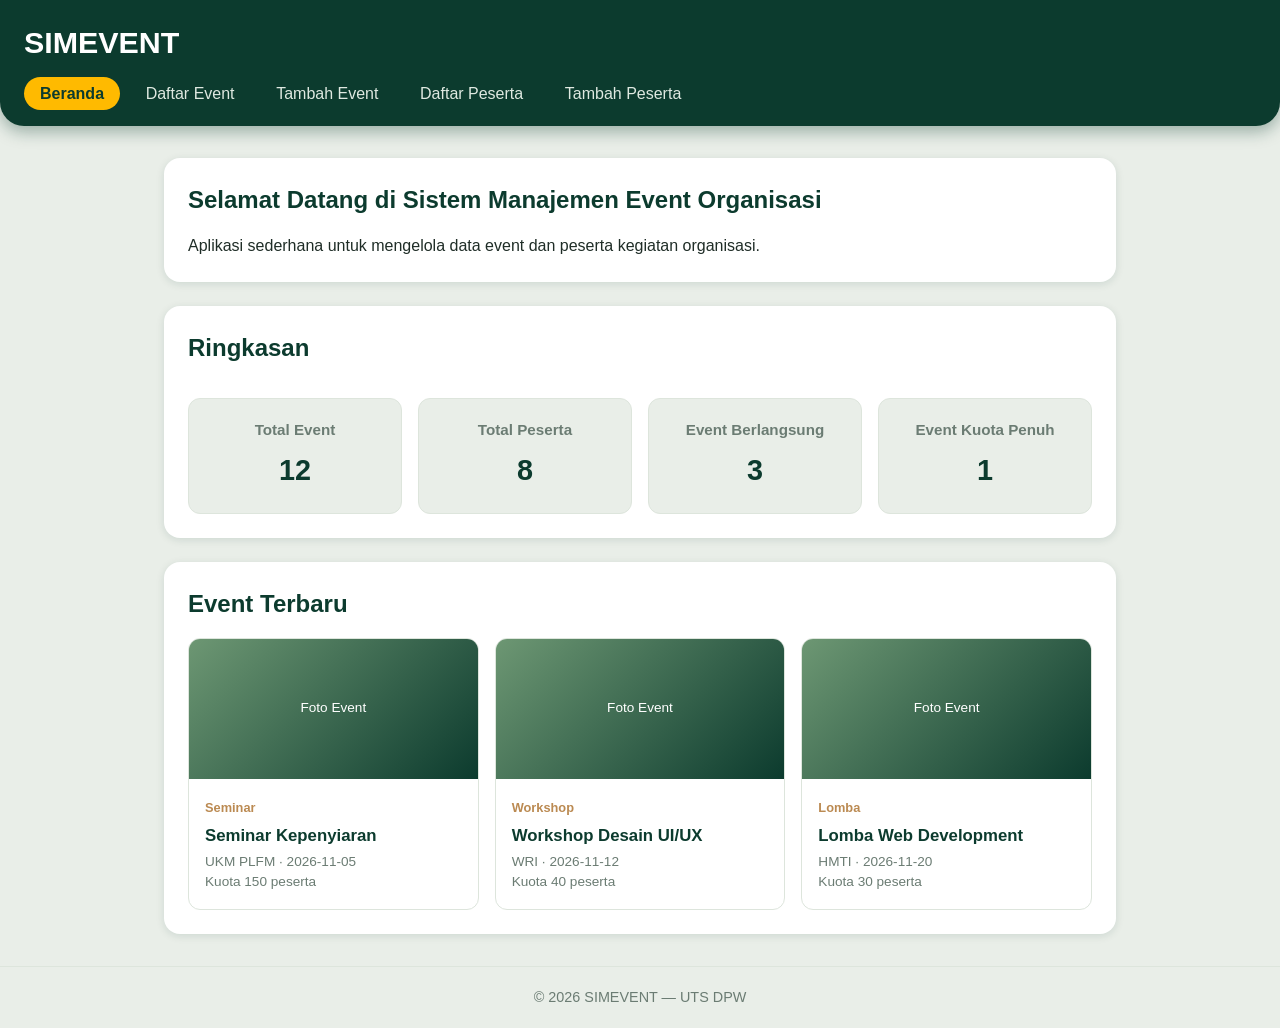
==== commit b4c1b254: "ubah" ====
--- a/index.html
+++ b/index.html
@@ -1,11 +1,13 @@
 <!DOCTYPE html>
 <html lang="id">
+
 <head>
     <meta charset="UTF-8">
     <meta name="viewport" content="width=device-width, initial-scale=1">
     <title>SIMEVENT | Beranda</title>
     <link rel="stylesheet" href="assets/css/style.css">
 </head>
+
 <body>
     <header>
         <h1>SIMEVENT</h1>
@@ -49,32 +51,32 @@
 
         <section>
             <h2>Event Terbaru</h2>
-            <div class="event-grid">
-                <article class="event-card">
-                    <div class="event-foto">Foto Event</div>
-                    <div class="event-info">
-                        <span class="event-kategori">Seminar</span>
+            <div>
+                <article>
+                    <div>Foto Event</div>
+                    <div>
+                        <span>Seminar</span>
                         <h3>Seminar Kepenyiaran</h3>
                         <p>UKM PLFM &middot; 2026-11-05</p>
-                        <p class="event-kuota">Kuota 150 peserta</p>
+                        <p>Kuota 150 peserta</p>
                     </div>
                 </article>
-                <article class="event-card">
-                    <div class="event-foto">Foto Event</div>
-                    <div class="event-info">
-                        <span class="event-kategori">Workshop</span>
+                <article>
+                    <div>Foto Event</div>
+                    <div>
+                        <span>Workshop</span>
                         <h3>Workshop Desain UI/UX</h3>
                         <p>WRI &middot; 2026-11-12</p>
-                        <p class="event-kuota">Kuota 40 peserta</p>
+                        <p>Kuota 40 peserta</p>
                     </div>
                 </article>
-                <article class="event-card">
-                    <div class="event-foto">Foto Event</div>
-                    <div class="event-info">
-                        <span class="event-kategori">Lomba</span>
+                <article>
+                    <div>Foto Event</div>
+                    <div>
+                        <span>Lomba</span>
                         <h3>Lomba Web Development</h3>
                         <p>HMTI &middot; 2026-11-20</p>
-                        <p class="event-kuota">Kuota 30 peserta</p>
+                        <p>Kuota 30 peserta</p>
                     </div>
                 </article>
             </div>
@@ -86,4 +88,5 @@
     </footer>
     <script src="assets/js/app.js"></script>
 </body>
+
 </html>
--- a/assets/css/style.css
+++ b/assets/css/style.css
@@ -311,13 +311,15 @@
 }
 
 /* ===== Event Terbaru (kartu + foto) ===== */
-.event-grid {
+/* Menargetkan div pembungkus grid di dalam section kedua */
+section:nth-of-type(3) > div {
     display: grid;
     grid-template-columns: repeat(3, 1fr);
     gap: 1rem;
 }
 
-.event-card {
+/* Menargetkan tag article langsung */
+section:nth-of-type(3) article {
     background-color: #fff;
     border: 1px solid #dde5dc;
     border-radius: 12px;
@@ -325,12 +327,12 @@
     transition: transform 0.2s ease, box-shadow 0.2s ease;
 }
 
-.event-card:hover {
+section:nth-of-type(3) article:hover {
     transform: translateY(-4px);
     box-shadow: 0 10px 20px rgba(12, 59, 46, 0.2);
 }
 
-.event-foto {
+section:nth-of-type(3) article > div:first-child {
     height: 140px;
     background: linear-gradient(135deg, #6d9773, #0c3b2e);
     color: #fff;
@@ -340,36 +342,25 @@
     justify-content: center;
 }
 
-.event-foto img {
-    width: 100%;
-    height: 100%;
-    object-fit: cover;
-}
-
-.event-info {
+section:nth-of-type(3) article > div:last-child {
     padding: 1rem;
 }
 
-.event-kategori {
+section:nth-of-type(3) article > div:last-child span {
     font-size: 0.8rem;
     font-weight: 600;
     color: #bb8a52;
 }
 
-.event-info h3 {
+section:nth-of-type(3) article h3 {
     margin: 0.25rem 0;
     font-size: 1.05rem;
     color: #0c3b2e;
 }
 
-.event-info p {
+section:nth-of-type(3) article > div:last-child p {
     font-size: 0.85rem;
     color: #6b7c73;
-}
-
-.event-kuota {
-    margin-top: 0.35rem;
-    font-weight: 600;
 }
 
 /* tampilan di HP */
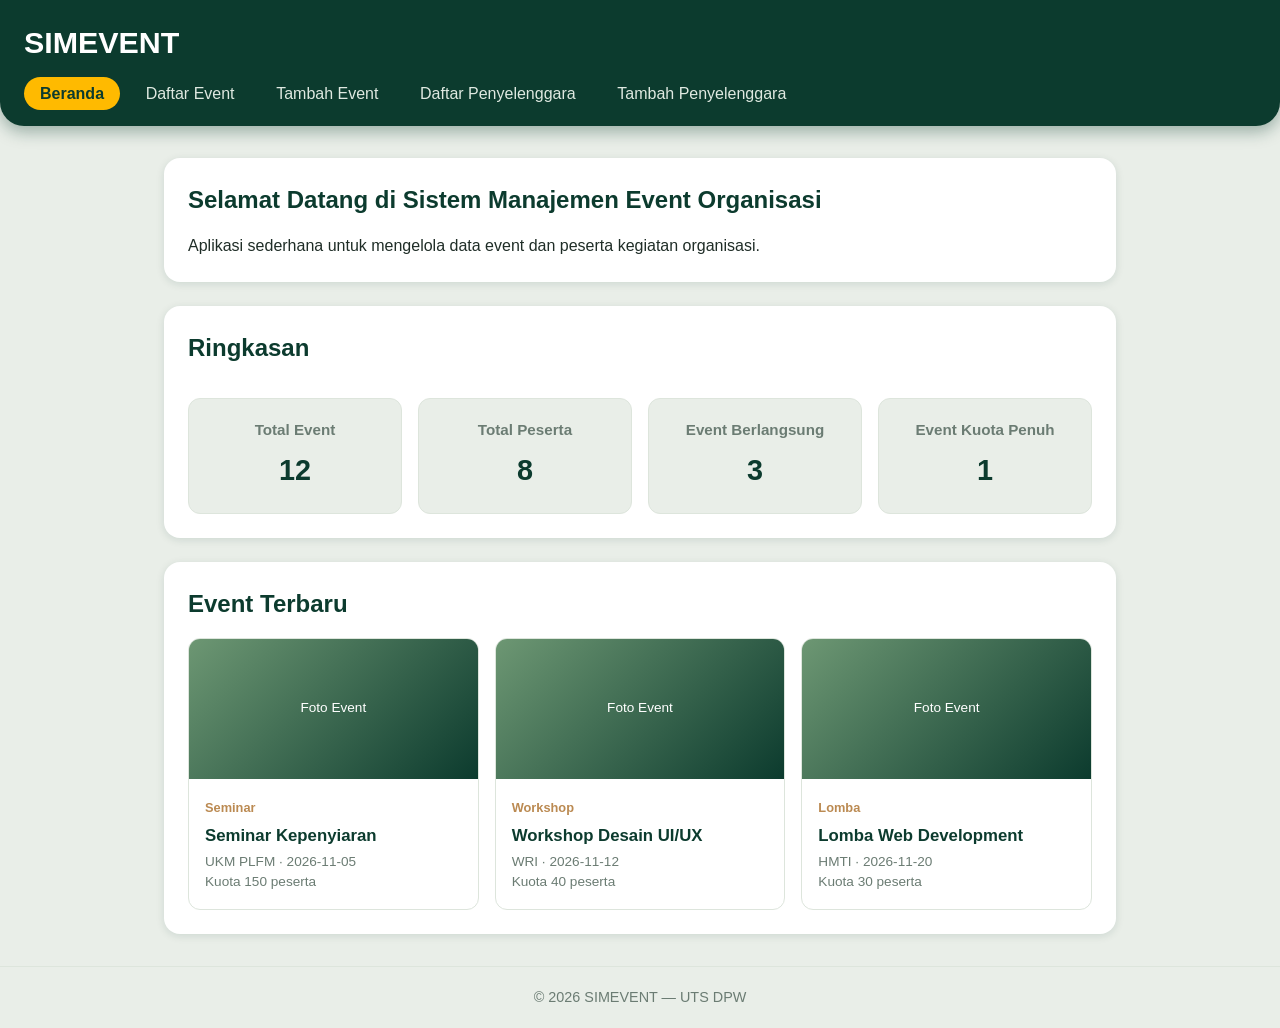
==== commit d4d81b70: "changes" ====
--- a/index.html
+++ b/index.html
@@ -17,8 +17,8 @@
                 <li><a href="index.html" class="aktif">Beranda</a></li>
                 <li><a href="event/list.html">Daftar Event</a></li>
                 <li><a href="event/tambah.html">Tambah Event</a></li>
-                <li><a href="peserta/list.html">Daftar Peserta</a></li>
-                <li><a href="peserta/tambah.html">Tambah Peserta</a></li>
+                <li><a href="peserta/list.html">Daftar Penyelenggara</a></li>
+                <li><a href="peserta/tambah.html">Tambah Penyelenggara</a></li>
             </ul>
         </nav>
     </header>
--- a/assets/css/style.css
+++ b/assets/css/style.css
@@ -16,7 +16,7 @@
     text-decoration: none;
 }
 
-/* ===== Header & Navbar ===== */
+/* Header & Navbar */
 header {
     background: #0c3b2e;
     color: #fff;
@@ -310,15 +310,14 @@
     }
 }
 
-/* ===== Event Terbaru (kartu + foto) ===== */
-/* Menargetkan div pembungkus grid di dalam section kedua */
+/* Section 3 untuk foto*/
+
 section:nth-of-type(3) > div {
     display: grid;
     grid-template-columns: repeat(3, 1fr);
     gap: 1rem;
 }
 
-/* Menargetkan tag article langsung */
 section:nth-of-type(3) article {
     background-color: #fff;
     border: 1px solid #dde5dc;
